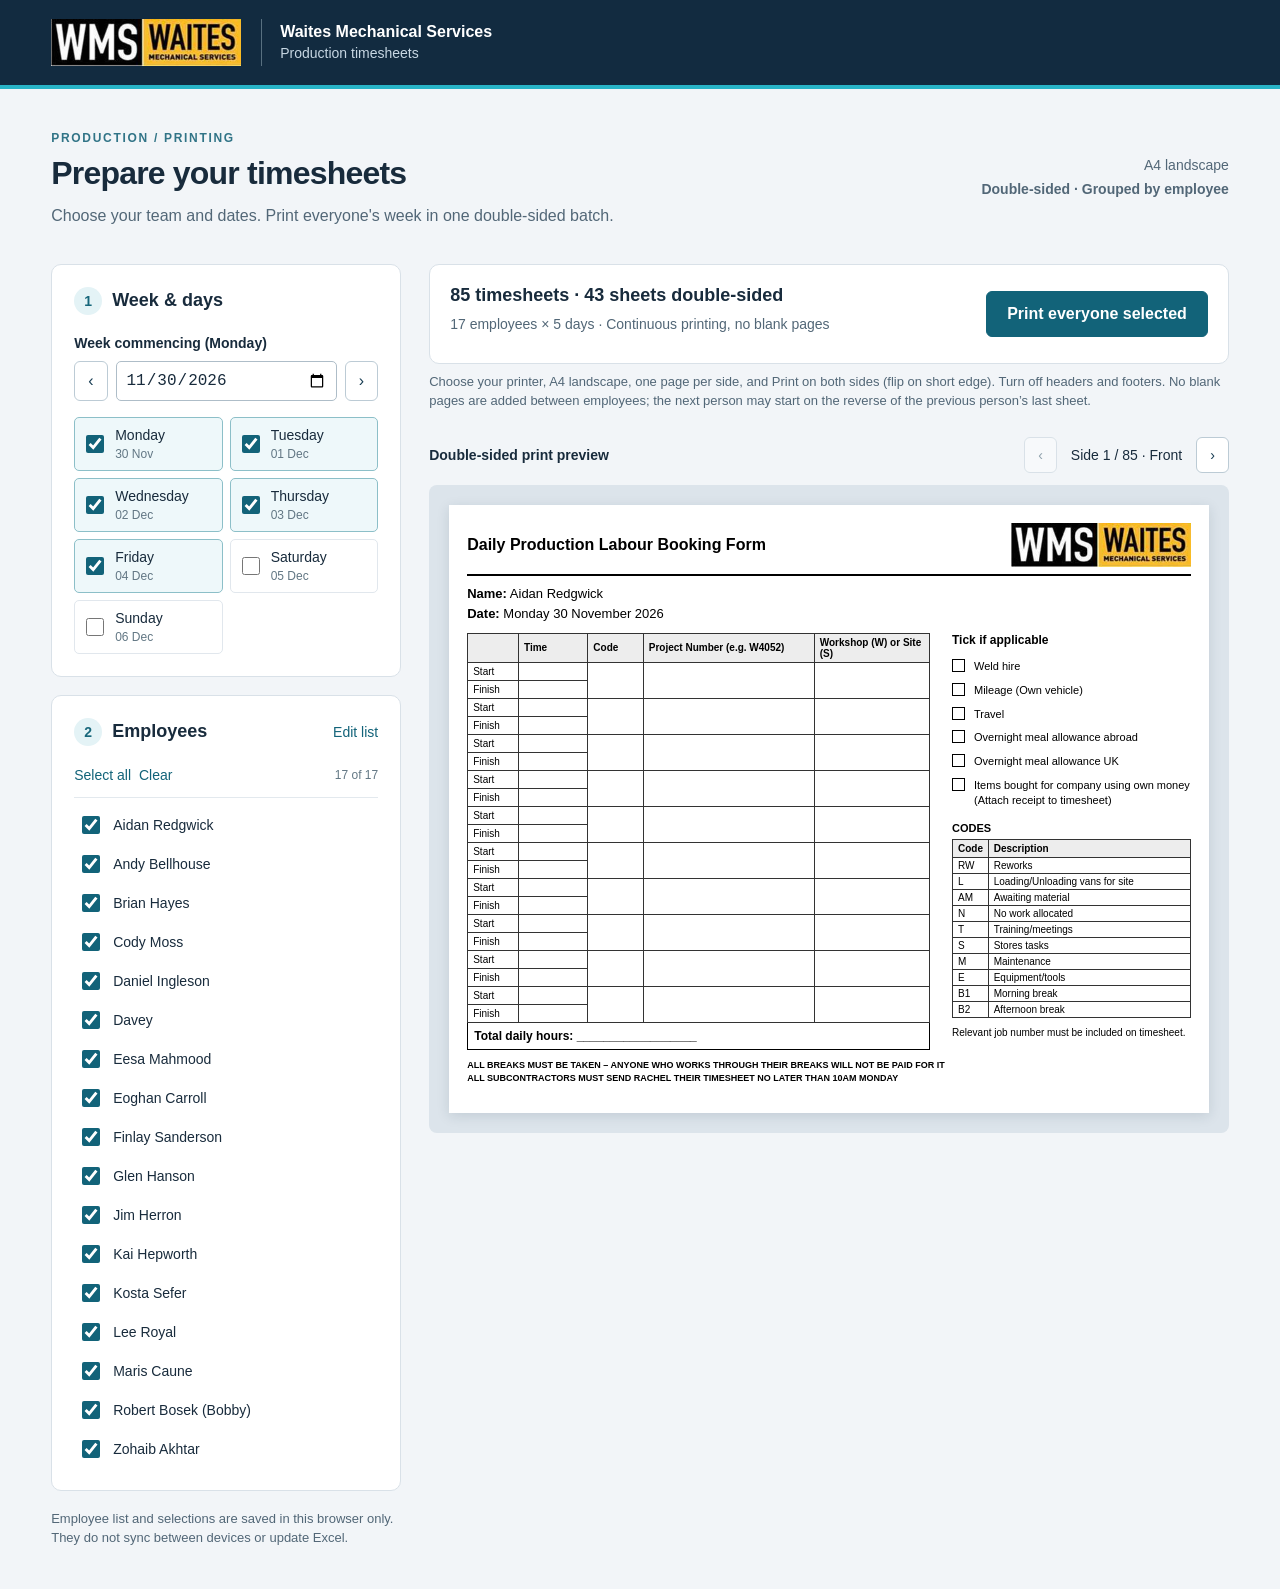
==== index.html @ 092ca521 "Add files via upload" ====
<!doctype html>
<html lang="en-GB"><head><meta charset="utf-8"><meta name="viewport" content="width=device-width, initial-scale=1"><title>WMS · Timesheet printing</title><link rel="stylesheet" href="style.css"></head>
<body><header class="top"><div class="brand"><img src="wms-logo.png" alt="WMS Waites Mechanical Services"></div><div><strong>Waites Mechanical Services</strong><span>Production timesheets</span></div></header>
<main><div class="intro"><div><p class="eyebrow">PRODUCTION / PRINTING</p><h1>Prepare your timesheets</h1><p>Choose your team and dates. Print everyone's week in one double-sided batch.</p></div><div class="paper-label">A4 landscape<br><strong>Double-sided · Grouped by employee</strong></div></div>
<div class="workspace"><aside><section class="panel"><h2><b>1</b> Week & days</h2><label class="field" for="week">Week commencing (Monday)</label><div class="week-row"><button id="previous" aria-label="Previous week">‹</button><input id="week" type="date" min="1900-01-01" max="9998-12-31"><button id="next" aria-label="Next week">›</button></div><p id="dateError" class="error" role="alert"></p><div id="days" class="days"></div></section>
<section class="panel"><div class="section-top"><h2><b>2</b> Employees</h2><button id="manage" class="text-button">Edit list</button></div><div class="select-actions"><button id="all" class="text-button">Select all</button><button id="none" class="text-button">Clear</button><span id="selectedCount"></span></div><div id="employees" class="employees"></div></section><p class="local-note">Employee list and selections are saved in this browser only. They do not sync between devices or update Excel.</p><p id="storageError" class="error" role="status"></p></aside>
<section class="preview-area"><div class="print-bar"><div><h2 id="summary" aria-live="polite"></h2><p id="summaryDetail"></p></div><button id="print" class="primary">Print everyone selected</button></div><p class="print-help">Choose your printer, A4 landscape, one page per side, and Print on both sides (flip on short edge). Turn off headers and footers. No blank pages are added between employees; the next person may start on the reverse of the previous person’s last sheet.</p><div class="preview-toolbar"><strong>Double-sided print preview</strong><div><button id="back" aria-label="Previous side">‹</button><span id="pageNumber" aria-live="polite"></span><button id="forward" aria-label="Next side">›</button></div></div><div id="preview" class="preview"></div></section></div></main>
<dialog id="editor"><form id="editForm"><h2>Employee list</h2><p>Enter one name per line. Unticking someone on the main screen keeps them in the list.</p><label class="field" for="names">Names</label><textarea id="names" rows="14" required></textarea><p id="editError" class="error" role="alert"></p><div class="dialog-actions"><button id="cancel" type="button">Cancel</button><button class="primary" type="submit">Save list</button></div></form></dialog><div id="printPages"></div><script src="app.js"></script></body></html>
---- style.css ----
:root{font-family:Arial,Helvetica,sans-serif;color:#182b3c;background:#f2f5f8;font-size:16px}*{box-sizing:border-box}body{margin:0}.top{background:#122b40;color:white;padding:19px 4%;display:flex;align-items:center;gap:18px;border-bottom:4px solid #28b4c7}.brand{font-size:29px;font-weight:900;letter-spacing:-1px;border-right:1px solid #587080;padding-right:20px}.top strong{font-size:16px}.top span{display:block;font-size:14px;color:#c7d7e3;margin-top:4px}main{max-width:1600px;margin:auto;padding:32px 4%}.intro{display:flex;justify-content:space-between;align-items:center;margin-bottom:28px}.eyebrow{font-size:12px;font-weight:bold;letter-spacing:1.7px;color:#317487}h1{font-size:32px;letter-spacing:-.8px;margin:8px 0 12px}p{line-height:1.5;color:#526777;margin:8px 0}.paper-label{text-align:right;font-size:14px;line-height:1.7;color:#526777}.workspace{display:grid;grid-template-columns:350px minmax(0,1fr);gap:28px}.panel{background:#fff;border:1px solid #d9e1e8;border-radius:10px;padding:22px;margin-bottom:18px}h2{font-size:18px;margin:0;display:flex;align-items:center;gap:10px}h2 b{border-radius:50%;background:#e4f3f6;color:#17677b;display:inline-grid;place-items:center;width:28px;height:28px;font-size:14px}.field{display:block;font-size:14px;font-weight:bold;margin:20px 0 10px}.week-row{display:flex;gap:8px}.week-row input{min-width:0;width:100%;font-size:16px;padding:9px;border:1px solid #aebdc8;border-radius:5px;color:#182b3c}button{font:inherit;cursor:pointer;border:1px solid #bccbd5;border-radius:6px;padding:9px 13px;background:white;color:#183d53}button:hover{background:#edf4f7}button:focus-visible,input:focus-visible,textarea:focus-visible{outline:3px solid #009aac;outline-offset:3px}button:disabled{opacity:.45;cursor:not-allowed}.primary{background:#126379;color:#fff;border-color:#126379;font-weight:bold;padding:13px 20px;white-space:nowrap}.primary:hover{background:#0c4c60}.days{display:grid;grid-template-columns:repeat(2,1fr);gap:7px;margin-top:16px}.day{display:flex;gap:8px;align-items:center;padding:9px 7px;border:1px solid #e1e7ed;border-radius:5px;font-size:14px}.day:has(input:checked){background:#eef8fa;border-color:#8cbfc8}.day span small{display:block;color:#627784;font-size:12px;margin-top:4px}input[type=checkbox]{width:18px;height:18px;accent-color:#126379;flex-shrink:0}.section-top,.select-actions{display:flex;align-items:center;justify-content:space-between;gap:8px}.text-button{font-size:14px;border:0;padding:6px 0;color:#126379;background:transparent}.select-actions{margin:15px 0 8px;border-bottom:1px solid #e3e9ee;padding-bottom:8px}.select-actions span{font-size:12px;color:#627784;margin-left:auto}.employees{display:grid;gap:1px}.employee{display:flex;gap:10px;align-items:center;font-size:14px;padding:7px 4px;border-radius:4px;cursor:pointer}.employee:hover{background:#f0f6f9}.local-note,.print-help{font-size:13px}.print-bar{display:flex;justify-content:space-between;align-items:center;gap:15px;background:#fff;border:1px solid #d9e1e8;padding:20px;border-radius:10px}.print-bar p{font-size:14px}.preview-toolbar{display:flex;justify-content:space-between;align-items:center;margin:26px 0 12px;font-size:14px}.preview-toolbar>div{display:flex;align-items:center;gap:14px}.preview{background:#dce4eb;padding:20px;border-radius:8px;overflow:auto;min-height:350px}.sheet{background:#fff;color:#000;width:100%;min-width:640px;aspect-ratio:277/190;padding:18px;font-family:Arial,sans-serif;box-shadow:0 3px 12px #172c4020}.sheet-head{border-bottom:2px solid black;padding-bottom:7px;margin-bottom:10px;display:flex;justify-content:space-between;gap:15px;align-items:center}.sheet-head h3{font-size:16px;margin:0}.sheet-head strong{font-size:18px}.identity{display:flex;justify-content:space-between;gap:20px;font-size:13px;margin-bottom:12px}.identity div{max-width:65%;overflow-wrap:anywhere}.form-body{display:grid;grid-template-columns:68% 29%;gap:3%}table{border-collapse:collapse;width:100%;font-size:10px;color:black}th,td{border:1px solid #333;padding:3px 5px;text-align:left}th{font-weight:bold;background:#ededed}.booking{table-layout:fixed}.booking td{height:16px}.booking th:nth-child(1){width:11%}.booking th:nth-child(2){width:15%}.booking th:nth-child(3){width:12%}.booking th:nth-child(4){width:37%}.booking th:nth-child(5){width:25%}.allowances{font-size:11px;padding-top:25px}.allowances h4{font-size:12px;margin:0 0 12px}.allowance{display:flex;gap:9px;margin:0 0 13px;line-height:1.35}.tick{width:13px;height:13px;border:1px solid black;flex-shrink:0}.total{font-size:12px;border:1px solid black;border-top:0;padding:6px;font-weight:bold}.notices{font-size:9px;font-weight:bold;line-height:1.5;margin:9px 0;color:black}.codes{display:grid;grid-template-columns:68% 29%;gap:3%;margin-top:9px}.codes h4{font-size:11px;margin:0 0 5px}.codes table td{padding:2px 5px}.codes p{font-size:11px;color:black;line-height:1.5;border:1px solid black;padding:12px;margin:18px 0 0}.error{color:#a52c25;font-size:14px}.empty{padding:70px 20px;text-align:center;color:#425c6d}dialog{border:0;border-radius:12px;padding:28px;width:500px;max-width:90vw;box-shadow:0 20px 70px #102c4050}dialog::backdrop{background:#102b4077}textarea{width:100%;font:inherit;border:1px solid #aebdc8;border-radius:5px;padding:12px;line-height:1.5}.dialog-actions{display:flex;justify-content:flex-end;gap:10px;margin-top:18px}#printPages{display:none}@media(max-width:1050px){.workspace{grid-template-columns:310px minmax(0,1fr)}.print-bar{align-items:flex-start;flex-direction:column}.paper-label{display:none}}@media(max-width:760px){main{padding:24px 16px}.workspace{grid-template-columns:1fr}.employees{grid-template-columns:1fr 1fr}.intro h1{font-size:27px}.days{grid-template-columns:repeat(2,1fr)}.preview{padding:10px}.print-bar{flex-direction:row;flex-wrap:wrap}.top{padding:16px}.top strong{font-size:14px}}@page{size:A4 landscape;margin:10mm}@media print{body{background:#fff}body>*{display:none!important}#printPages{display:block!important}.sheet{width:277mm;height:189mm;min-width:0;aspect-ratio:auto;margin:0;padding:0;box-shadow:none;break-after:page;page-break-after:always}.sheet:last-child{break-after:auto;page-break-after:auto}.sheet-head{padding-bottom:3mm;margin-bottom:3mm}.sheet-head h3{font-size:16pt}.sheet-head strong{font-size:18pt}.identity{font-size:12pt;margin-bottom:3mm}table{font-size:9pt}th,td{padding:1mm 2mm}.booking td{height:4.2mm}.allowances{font-size:10pt;padding-top:10mm}.allowances h4{font-size:11pt}.allowance{margin-bottom:4mm}.total{font-size:10pt;padding:1.5mm}.notices{font-size:8pt;margin:2.5mm 0}.codes{margin-top:2mm}.codes h4{font-size:10pt}.codes table{font-size:8.5pt}.codes table td{padding:.55mm 2mm}.codes p{font-size:10pt;margin-top:5mm}.tick{width:3.5mm;height:3.5mm}}
.blank-preview{display:grid;place-items:center;text-align:center}.blank-preview p{max-width:360px;font-size:14px}.blank-sheet span{visibility:hidden}@media print{.blank-sheet{break-inside:avoid}}

/* Keep the entire daily form in two columns on one side of A4. */
.form-body{grid-template-columns:64% 33%;align-items:start}
.form-sidebar{min-width:0}
.form-sidebar .allowances{padding-top:0}
.form-sidebar .allowance{margin-bottom:9px}
.form-sidebar .codes{display:block;margin-top:14px}
.form-sidebar .codes p{border:0;padding:0;margin:7px 0 0;font-size:10px}
.form-sidebar .codes th:first-child{width:15%}
.form-sidebar .codes table{table-layout:fixed}
@page{size:A4 landscape;margin:0}
@media print{
 html,body{margin:0!important;padding:0!important}
 .sheet{width:297mm;height:209mm;padding:10mm;break-inside:avoid;page-break-inside:avoid;overflow:visible}
 .sheet-head{margin-bottom:3mm;padding-bottom:2mm}
 .sheet-head h3{font-size:15pt}
 .identity{font-size:11pt;line-height:1.2;margin-bottom:3mm}
 .form-body{grid-template-columns:64% 33%;gap:3%}
 .booking{font-size:9pt;line-height:1.15}
 .booking th{padding:1.3mm 1.5mm}
 .booking td{height:5.8mm;padding:0 1.5mm}
 .total{font-size:10pt;padding:1.5mm}
 .form-sidebar .allowances{padding-top:0;font-size:9pt;line-height:1.2}
 .form-sidebar .allowances h4{font-size:10pt;margin:0 0 2mm}
 .form-sidebar .allowance{margin:0 0 2mm;line-height:1.25}
 .form-sidebar .codes{margin-top:4mm}
 .form-sidebar .codes h4{font-size:10pt;margin:0 0 2mm}
 .form-sidebar .codes table{font-size:9pt;line-height:1.15}
 .form-sidebar .codes th,.form-sidebar .codes td{padding:1mm 1.5mm}
 .form-sidebar .codes p{font-size:9pt;line-height:1.3;margin:2mm 0 0;padding:0}
 .notices{font-size:8pt;line-height:1.4;margin:3mm 0 0}
 .tick{width:3mm;height:3mm}
}

.brand img{display:block;width:190px;height:auto}
.sheet-logo{width:180px;height:auto;object-fit:contain;flex-shrink:0}
.identity{flex-direction:column;align-items:flex-start;justify-content:flex-start;gap:5px}
.identity div{max-width:100%}
@media(max-width:760px){.brand img{width:125px}.sheet-logo{width:160px}}
@media print{.sheet-logo{width:48mm;height:auto}.identity{gap:1.5mm}.sheet-head{min-height:12mm}}
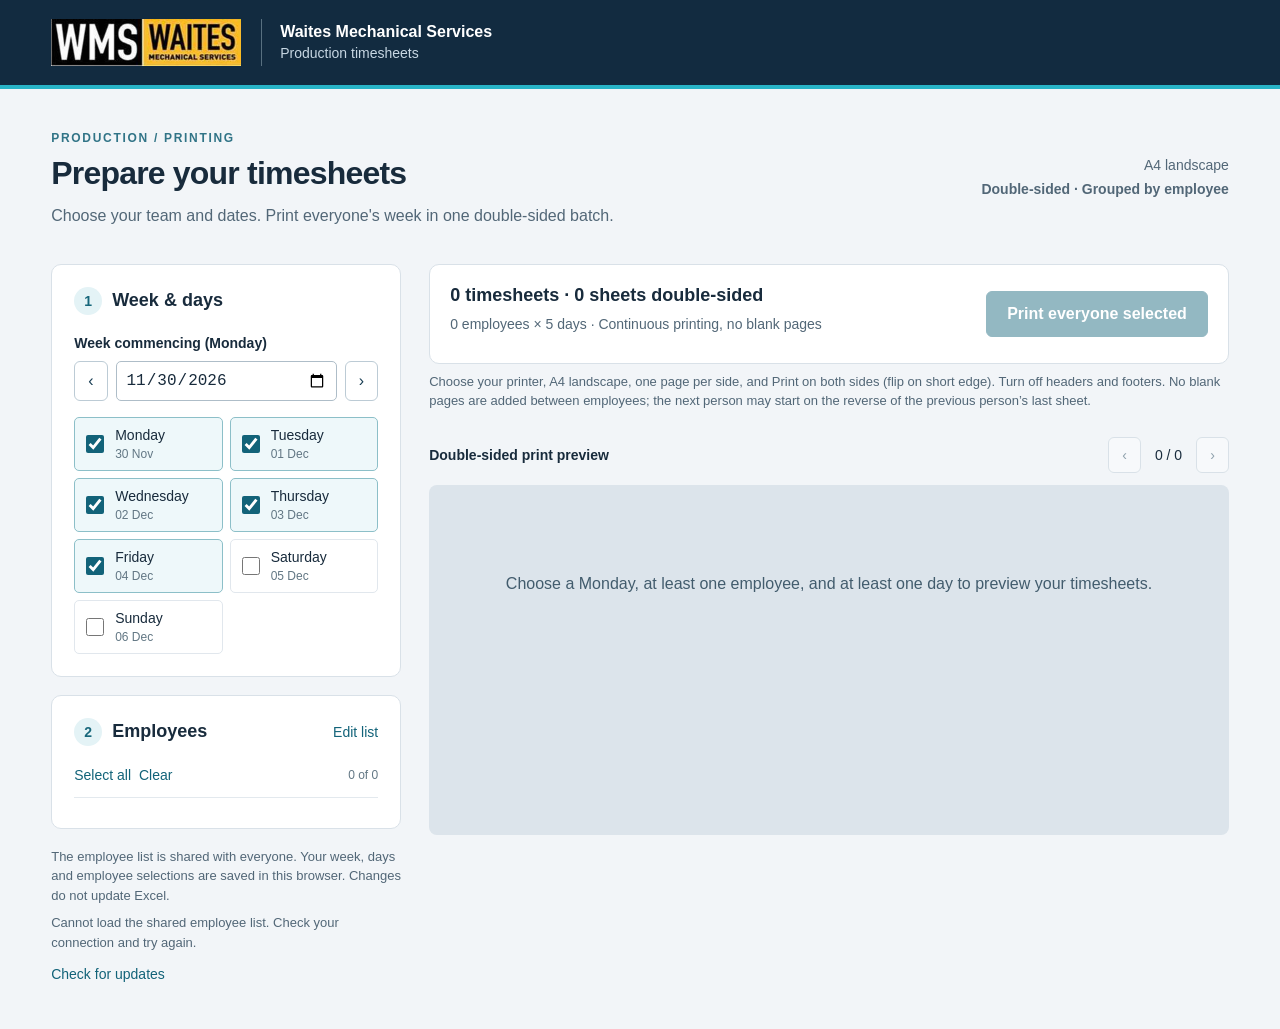
==== commit a11e7b7b: "Enable shared employee lists at the existing timesheet URL" ====
--- a/index.html
+++ b/index.html
@@ -3,6 +3,7 @@
 <body><header class="top"><div class="brand"><img src="wms-logo.png" alt="WMS Waites Mechanical Services"></div><div><strong>Waites Mechanical Services</strong><span>Production timesheets</span></div></header>
 <main><div class="intro"><div><p class="eyebrow">PRODUCTION / PRINTING</p><h1>Prepare your timesheets</h1><p>Choose your team and dates. Print everyone's week in one double-sided batch.</p></div><div class="paper-label">A4 landscape<br><strong>Double-sided · Grouped by employee</strong></div></div>
 <div class="workspace"><aside><section class="panel"><h2><b>1</b> Week & days</h2><label class="field" for="week">Week commencing (Monday)</label><div class="week-row"><button id="previous" aria-label="Previous week">‹</button><input id="week" type="date" min="1900-01-01" max="9998-12-31"><button id="next" aria-label="Next week">›</button></div><p id="dateError" class="error" role="alert"></p><div id="days" class="days"></div></section>
-<section class="panel"><div class="section-top"><h2><b>2</b> Employees</h2><button id="manage" class="text-button">Edit list</button></div><div class="select-actions"><button id="all" class="text-button">Select all</button><button id="none" class="text-button">Clear</button><span id="selectedCount"></span></div><div id="employees" class="employees"></div></section><p class="local-note">Employee list and selections are saved in this browser only. They do not sync between devices or update Excel.</p><p id="storageError" class="error" role="status"></p></aside>
+<section class="panel"><div class="section-top"><h2><b>2</b> Employees</h2><button id="manage" class="text-button">Edit list</button></div><div class="select-actions"><button id="all" class="text-button">Select all</button><button id="none" class="text-button">Clear</button><span id="selectedCount"></span></div><div id="employees" class="employees"></div></section><p class="local-note">The employee list is shared with everyone. Your week, days and employee selections are saved in this browser. Changes do not update Excel.</p><p id="sharedStatus" class="local-note" role="status">Loading the shared employee list…</p><button id="retryShared" class="text-button">Check for updates</button><p id="storageError" class="error" role="status"></p></aside>
 <section class="preview-area"><div class="print-bar"><div><h2 id="summary" aria-live="polite"></h2><p id="summaryDetail"></p></div><button id="print" class="primary">Print everyone selected</button></div><p class="print-help">Choose your printer, A4 landscape, one page per side, and Print on both sides (flip on short edge). Turn off headers and footers. No blank pages are added between employees; the next person may start on the reverse of the previous person’s last sheet.</p><div class="preview-toolbar"><strong>Double-sided print preview</strong><div><button id="back" aria-label="Previous side">‹</button><span id="pageNumber" aria-live="polite"></span><button id="forward" aria-label="Next side">›</button></div></div><div id="preview" class="preview"></div></section></div></main>
-<dialog id="editor"><form id="editForm"><h2>Employee list</h2><p>Enter one name per line. Unticking someone on the main screen keeps them in the list.</p><label class="field" for="names">Names</label><textarea id="names" rows="14" required></textarea><p id="editError" class="error" role="alert"></p><div class="dialog-actions"><button id="cancel" type="button">Cancel</button><button class="primary" type="submit">Save list</button></div></form></dialog><div id="printPages"></div><script src="app.js"></script></body></html>
+<dialog id="editor"><form id="editForm"><h2>Employee list</h2><p>Enter one name per line. Saving updates the list for everyone. Unticking someone on the main screen changes only your print selection.</p><label class="field" for="names">Names</label><textarea id="names" rows="14" required></textarea><p id="editError" class="error" role="alert"></p><div class="dialog-actions"><button id="cancel" type="button">Cancel</button><button class="primary" type="submit">Save list</button></div></form></dialog><div id="printPages"></div><script src="app.js"></script><script src="shared-config.js"></script><script src="shared.js"></script></body></html>
+
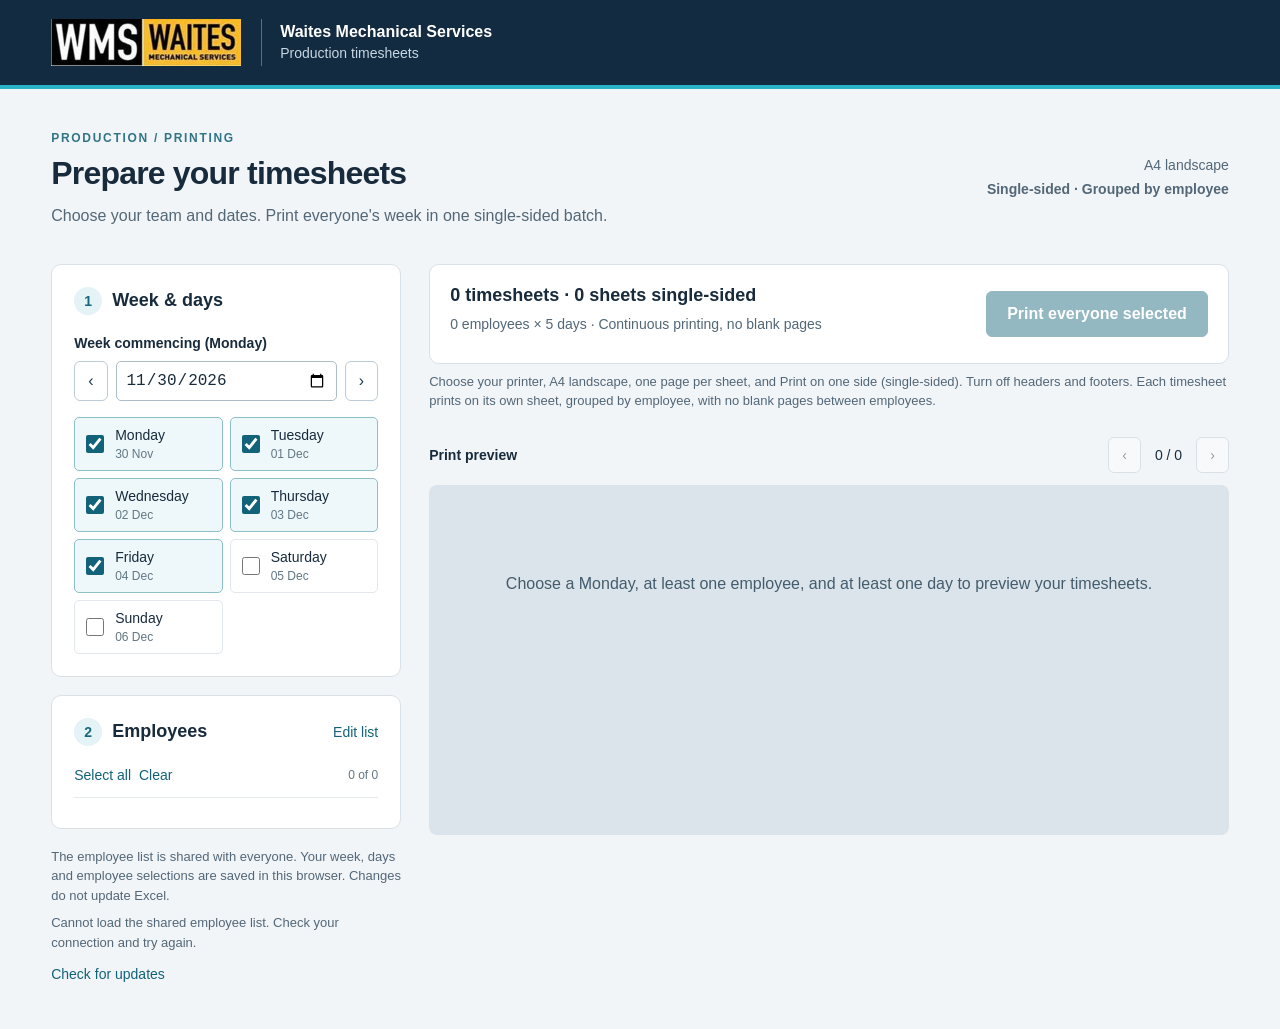
==== commit 38cfb964: "Update timesheet preview and instructions for single-sided printing" ====
--- a/index.html
+++ b/index.html
@@ -1,9 +1,9 @@
 <!doctype html>
 <html lang="en-GB"><head><meta charset="utf-8"><meta name="viewport" content="width=device-width, initial-scale=1"><title>WMS · Timesheet printing</title><link rel="stylesheet" href="style.css"></head>
 <body><header class="top"><div class="brand"><img src="wms-logo.png" alt="WMS Waites Mechanical Services"></div><div><strong>Waites Mechanical Services</strong><span>Production timesheets</span></div></header>
-<main><div class="intro"><div><p class="eyebrow">PRODUCTION / PRINTING</p><h1>Prepare your timesheets</h1><p>Choose your team and dates. Print everyone's week in one double-sided batch.</p></div><div class="paper-label">A4 landscape<br><strong>Double-sided · Grouped by employee</strong></div></div>
+<main><div class="intro"><div><p class="eyebrow">PRODUCTION / PRINTING</p><h1>Prepare your timesheets</h1><p>Choose your team and dates. Print everyone's week in one single-sided batch.</p></div><div class="paper-label">A4 landscape<br><strong>Single-sided · Grouped by employee</strong></div></div>
 <div class="workspace"><aside><section class="panel"><h2><b>1</b> Week & days</h2><label class="field" for="week">Week commencing (Monday)</label><div class="week-row"><button id="previous" aria-label="Previous week">‹</button><input id="week" type="date" min="1900-01-01" max="9998-12-31"><button id="next" aria-label="Next week">›</button></div><p id="dateError" class="error" role="alert"></p><div id="days" class="days"></div></section>
 <section class="panel"><div class="section-top"><h2><b>2</b> Employees</h2><button id="manage" class="text-button">Edit list</button></div><div class="select-actions"><button id="all" class="text-button">Select all</button><button id="none" class="text-button">Clear</button><span id="selectedCount"></span></div><div id="employees" class="employees"></div></section><p class="local-note">The employee list is shared with everyone. Your week, days and employee selections are saved in this browser. Changes do not update Excel.</p><p id="sharedStatus" class="local-note" role="status">Loading the shared employee list…</p><button id="retryShared" class="text-button">Check for updates</button><p id="storageError" class="error" role="status"></p></aside>
-<section class="preview-area"><div class="print-bar"><div><h2 id="summary" aria-live="polite"></h2><p id="summaryDetail"></p></div><button id="print" class="primary">Print everyone selected</button></div><p class="print-help">Choose your printer, A4 landscape, one page per side, and Print on both sides (flip on short edge). Turn off headers and footers. No blank pages are added between employees; the next person may start on the reverse of the previous person’s last sheet.</p><div class="preview-toolbar"><strong>Double-sided print preview</strong><div><button id="back" aria-label="Previous side">‹</button><span id="pageNumber" aria-live="polite"></span><button id="forward" aria-label="Next side">›</button></div></div><div id="preview" class="preview"></div></section></div></main>
-<dialog id="editor"><form id="editForm"><h2>Employee list</h2><p>Enter one name per line. Saving updates the list for everyone. Unticking someone on the main screen changes only your print selection.</p><label class="field" for="names">Names</label><textarea id="names" rows="14" required></textarea><p id="editError" class="error" role="alert"></p><div class="dialog-actions"><button id="cancel" type="button">Cancel</button><button class="primary" type="submit">Save list</button></div></form></dialog><div id="printPages"></div><script src="app.js"></script><script src="shared-config.js"></script><script src="shared.js"></script></body></html>
+<section class="preview-area"><div class="print-bar"><div><h2 id="summary" aria-live="polite"></h2><p id="summaryDetail"></p></div><button id="print" class="primary">Print everyone selected</button></div><p class="print-help">Choose your printer, A4 landscape, one page per sheet, and Print on one side (single-sided). Turn off headers and footers. Each timesheet prints on its own sheet, grouped by employee, with no blank pages between employees.</p><div class="preview-toolbar"><strong>Print preview</strong><div><button id="back" aria-label="Previous page">‹</button><span id="pageNumber" aria-live="polite"></span><button id="forward" aria-label="Next page">›</button></div></div><div id="preview" class="preview"></div></section></div></main>
+<dialog id="editor"><form id="editForm"><h2>Employee list</h2><p>Enter one name per line. Saving updates the list for everyone. Unticking someone on the main screen changes only your print selection.</p><label class="field" for="names">Names</label><textarea id="names" rows="14" required></textarea><p id="editError" class="error" role="alert"></p><div class="dialog-actions"><button id="cancel" type="button">Cancel</button><button class="primary" type="submit">Save list</button></div></form></dialog><div id="printPages"></div><script src="app.js?v=single-sided-1"></script><script src="shared-config.js"></script><script src="shared.js"></script></body></html>
 
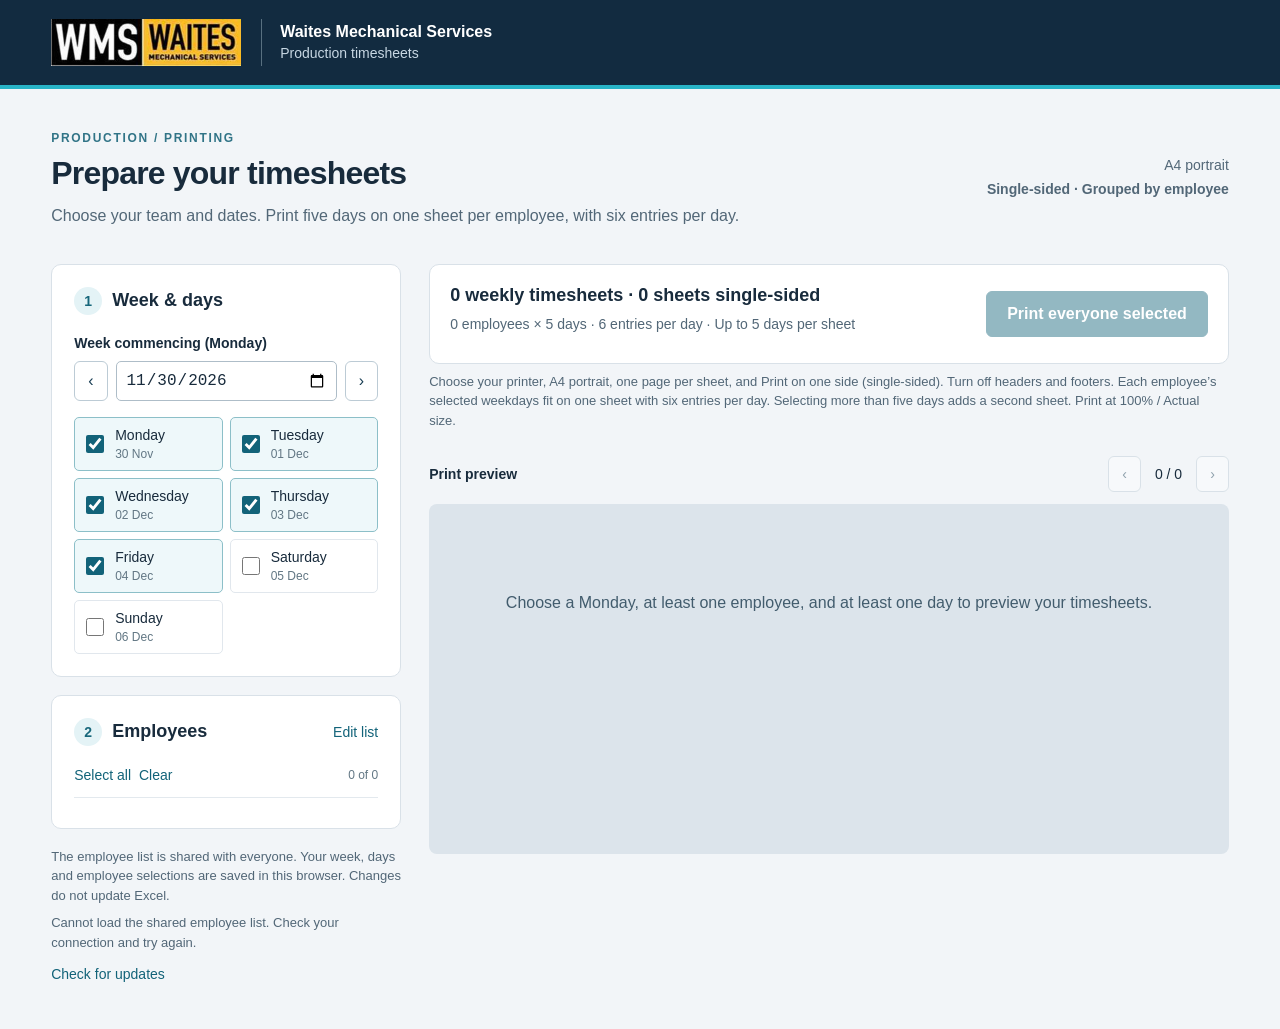
==== commit 5d120aed: "Use branded A4 weekly timesheets with six entries per day" ====
--- a/index.html
+++ b/index.html
@@ -1,9 +1,9 @@
 <!doctype html>
-<html lang="en-GB"><head><meta charset="utf-8"><meta name="viewport" content="width=device-width, initial-scale=1"><title>WMS · Timesheet printing</title><link rel="stylesheet" href="style.css"></head>
+<html lang="en-GB"><head><meta charset="utf-8"><meta name="viewport" content="width=device-width, initial-scale=1"><title>WMS · Timesheet printing</title><link rel="stylesheet" href="style.css?v=weekly-6-1"></head>
 <body><header class="top"><div class="brand"><img src="wms-logo.png" alt="WMS Waites Mechanical Services"></div><div><strong>Waites Mechanical Services</strong><span>Production timesheets</span></div></header>
-<main><div class="intro"><div><p class="eyebrow">PRODUCTION / PRINTING</p><h1>Prepare your timesheets</h1><p>Choose your team and dates. Print everyone's week in one single-sided batch.</p></div><div class="paper-label">A4 landscape<br><strong>Single-sided · Grouped by employee</strong></div></div>
+<main><div class="intro"><div><p class="eyebrow">PRODUCTION / PRINTING</p><h1>Prepare your timesheets</h1><p>Choose your team and dates. Print five days on one sheet per employee, with six entries per day.</p></div><div class="paper-label">A4 portrait<br><strong>Single-sided · Grouped by employee</strong></div></div>
 <div class="workspace"><aside><section class="panel"><h2><b>1</b> Week & days</h2><label class="field" for="week">Week commencing (Monday)</label><div class="week-row"><button id="previous" aria-label="Previous week">‹</button><input id="week" type="date" min="1900-01-01" max="9998-12-31"><button id="next" aria-label="Next week">›</button></div><p id="dateError" class="error" role="alert"></p><div id="days" class="days"></div></section>
 <section class="panel"><div class="section-top"><h2><b>2</b> Employees</h2><button id="manage" class="text-button">Edit list</button></div><div class="select-actions"><button id="all" class="text-button">Select all</button><button id="none" class="text-button">Clear</button><span id="selectedCount"></span></div><div id="employees" class="employees"></div></section><p class="local-note">The employee list is shared with everyone. Your week, days and employee selections are saved in this browser. Changes do not update Excel.</p><p id="sharedStatus" class="local-note" role="status">Loading the shared employee list…</p><button id="retryShared" class="text-button">Check for updates</button><p id="storageError" class="error" role="status"></p></aside>
-<section class="preview-area"><div class="print-bar"><div><h2 id="summary" aria-live="polite"></h2><p id="summaryDetail"></p></div><button id="print" class="primary">Print everyone selected</button></div><p class="print-help">Choose your printer, A4 landscape, one page per sheet, and Print on one side (single-sided). Turn off headers and footers. Each timesheet prints on its own sheet, grouped by employee, with no blank pages between employees.</p><div class="preview-toolbar"><strong>Print preview</strong><div><button id="back" aria-label="Previous page">‹</button><span id="pageNumber" aria-live="polite"></span><button id="forward" aria-label="Next page">›</button></div></div><div id="preview" class="preview"></div></section></div></main>
-<dialog id="editor"><form id="editForm"><h2>Employee list</h2><p>Enter one name per line. Saving updates the list for everyone. Unticking someone on the main screen changes only your print selection.</p><label class="field" for="names">Names</label><textarea id="names" rows="14" required></textarea><p id="editError" class="error" role="alert"></p><div class="dialog-actions"><button id="cancel" type="button">Cancel</button><button class="primary" type="submit">Save list</button></div></form></dialog><div id="printPages"></div><script src="app.js?v=single-sided-1"></script><script src="shared-config.js"></script><script src="shared.js"></script></body></html>
+<section class="preview-area"><div class="print-bar"><div><h2 id="summary" aria-live="polite"></h2><p id="summaryDetail"></p></div><button id="print" class="primary">Print everyone selected</button></div><p class="print-help">Choose your printer, A4 portrait, one page per sheet, and Print on one side (single-sided). Turn off headers and footers. Each employee’s selected weekdays fit on one sheet with six entries per day. Selecting more than five days adds a second sheet. Print at 100% / Actual size.</p><div class="preview-toolbar"><strong>Print preview</strong><div><button id="back" aria-label="Previous page">‹</button><span id="pageNumber" aria-live="polite"></span><button id="forward" aria-label="Next page">›</button></div></div><div id="preview" class="preview"></div></section></div></main>
+<dialog id="editor"><form id="editForm"><h2>Employee list</h2><p>Enter one name per line. Saving updates the list for everyone. Unticking someone on the main screen changes only your print selection.</p><label class="field" for="names">Names</label><textarea id="names" rows="14" required></textarea><p id="editError" class="error" role="alert"></p><div class="dialog-actions"><button id="cancel" type="button">Cancel</button><button class="primary" type="submit">Save list</button></div></form></dialog><div id="printPages"></div><script src="app.js?v=weekly-6-1"></script><script src="shared-config.js"></script><script src="shared.js"></script></body></html>
 
--- a/style.css
+++ b/style.css
@@ -40,3 +40,47 @@
 .identity div{max-width:100%}
 @media(max-width:760px){.brand img{width:125px}.sheet-logo{width:160px}}
 @media print{.sheet-logo{width:48mm;height:auto}.identity{gap:1.5mm}.sheet-head{min-height:12mm}}
+
+/* Weekly labour record: identical physical dimensions in preview and print. */
+.weekly.sheet{width:210mm;min-width:210mm;height:296mm;aspect-ratio:auto;padding:10mm;margin:auto;font-family:Arial,sans-serif;color:#111;font-size:8pt}
+.weekly-head{display:flex;justify-content:space-between;align-items:center;border-bottom:1.2mm solid #f2b323;padding-bottom:3mm;margin-bottom:3mm;height:20mm}
+.weekly-head img{width:55mm;height:auto}
+.weekly-head h3{font-size:17pt;margin:0 0 2mm}
+.weekly-head p{font-size:8pt;color:#111;margin:0}
+.weekly-identity{display:grid;grid-template-columns:1fr 1fr;gap:5mm;font-size:9pt;min-height:10mm;align-items:center}
+.weekly-identity div{overflow-wrap:anywhere}
+.weekly-caption{font-size:7pt;color:#111;margin:1mm 0 3mm}
+.weekly-booking{table-layout:fixed;font-size:8pt}
+.weekly-booking th{height:8mm;background:#f5e4b8;padding:1mm 2mm}
+.weekly-booking td{height:5.35mm;padding:0 2mm}
+.weekly-booking th,.weekly-booking td{border:.2mm solid #555}
+.weekly-booking .weekday{background:#f5f5f3;vertical-align:top;padding-top:5mm}
+.weekday small{display:block;font-size:7pt;margin-top:2mm}
+.weekly-totals{display:flex;justify-content:space-between;align-items:center;gap:3mm;margin:3mm 0;font-size:7pt}
+.weekly-totals b{font-size:8pt;white-space:nowrap}
+.weekly-section{background:#f5f5f3;font-size:8pt;margin:3mm 0 2mm;padding:1.5mm 2mm}
+.weekly-section span{font-weight:normal;font-size:7pt;margin-left:6mm}
+.weekly-claims{display:grid;grid-template-columns:repeat(3,1fr);gap:2mm 3mm;font-size:7pt}
+.weekly-claims>div{display:flex;gap:1.5mm}
+.weekly-claims i{display:block;border:.2mm solid #333;width:2.5mm;height:2.5mm;flex-shrink:0}
+.weekly-claims small{display:block;font-size:6pt;margin-top:1mm}
+.weekly-codes{display:grid;grid-template-columns:1fr 1fr;gap:1.3mm 4mm;font-size:7pt}
+.weekly-notices{border-top:.2mm solid #555;margin-top:3mm;padding-top:2mm;font-size:6.5pt;font-weight:bold;line-height:1.5}
+.weekly-footer{display:flex;justify-content:space-between;margin-top:3mm;font-size:6pt}
+@page{size:A4 portrait;margin:0}
+@media print{
+ .weekly.sheet{width:210mm;min-width:0;height:296mm;padding:10mm;margin:0;box-shadow:none;break-after:page;break-inside:avoid;page-break-inside:avoid;print-color-adjust:exact;-webkit-print-color-adjust:exact}
+ .weekly.sheet:last-child{break-after:auto;page-break-after:auto}
+}
+
+/* Keep the complete five-day form within the 276 mm printable content height. */
+.weekly-head{height:18mm;margin-bottom:2mm;padding-bottom:2mm}
+.weekly-identity{min-height:7mm;font-size:8.5pt}
+.weekly-caption{line-height:3mm;margin:0 0 2mm}
+.weekly-totals{line-height:3mm;margin:2mm 0}
+.weekly-section{line-height:3mm;padding:1mm 2mm;margin:1mm 0}
+.weekly-claims{line-height:3mm;gap:1mm 3mm}
+.weekly-claims small{line-height:2mm;margin-top:1mm}
+.weekly-codes{line-height:3mm;gap:.3mm 4mm}
+.weekly-notices{margin-top:2mm;padding-top:1mm;line-height:3mm}
+.weekly-footer{margin-top:2mm;line-height:2mm}
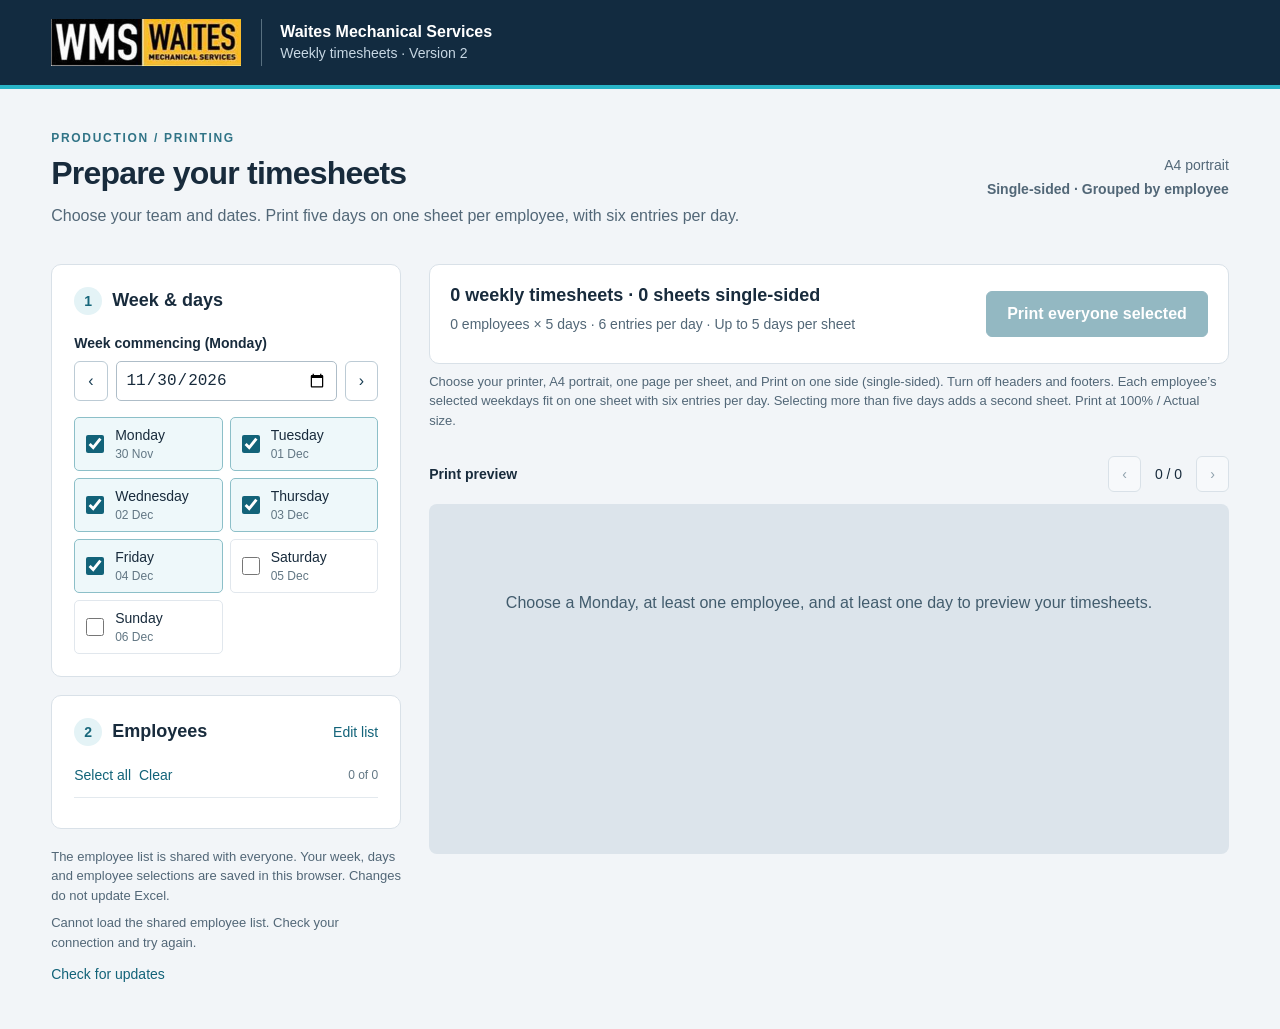
==== commit bc2d15c0: "Publish weekly timesheet version 2 and trigger fresh Pages deployment" ====
--- a/index.html
+++ b/index.html
@@ -1,9 +1,9 @@
 <!doctype html>
-<html lang="en-GB"><head><meta charset="utf-8"><meta name="viewport" content="width=device-width, initial-scale=1"><title>WMS · Timesheet printing</title><link rel="stylesheet" href="style.css?v=weekly-6-1"></head>
-<body><header class="top"><div class="brand"><img src="wms-logo.png" alt="WMS Waites Mechanical Services"></div><div><strong>Waites Mechanical Services</strong><span>Production timesheets</span></div></header>
+<html lang="en-GB"><head><meta charset="utf-8"><meta name="viewport" content="width=device-width, initial-scale=1"><title>WMS · Timesheet printing</title><link rel="stylesheet" href="style.css?v=weekly-6-2"></head>
+<body><header class="top"><div class="brand"><img src="wms-logo.png" alt="WMS Waites Mechanical Services"></div><div><strong>Waites Mechanical Services</strong><span>Weekly timesheets · Version 2</span></div></header>
 <main><div class="intro"><div><p class="eyebrow">PRODUCTION / PRINTING</p><h1>Prepare your timesheets</h1><p>Choose your team and dates. Print five days on one sheet per employee, with six entries per day.</p></div><div class="paper-label">A4 portrait<br><strong>Single-sided · Grouped by employee</strong></div></div>
 <div class="workspace"><aside><section class="panel"><h2><b>1</b> Week & days</h2><label class="field" for="week">Week commencing (Monday)</label><div class="week-row"><button id="previous" aria-label="Previous week">‹</button><input id="week" type="date" min="1900-01-01" max="9998-12-31"><button id="next" aria-label="Next week">›</button></div><p id="dateError" class="error" role="alert"></p><div id="days" class="days"></div></section>
 <section class="panel"><div class="section-top"><h2><b>2</b> Employees</h2><button id="manage" class="text-button">Edit list</button></div><div class="select-actions"><button id="all" class="text-button">Select all</button><button id="none" class="text-button">Clear</button><span id="selectedCount"></span></div><div id="employees" class="employees"></div></section><p class="local-note">The employee list is shared with everyone. Your week, days and employee selections are saved in this browser. Changes do not update Excel.</p><p id="sharedStatus" class="local-note" role="status">Loading the shared employee list…</p><button id="retryShared" class="text-button">Check for updates</button><p id="storageError" class="error" role="status"></p></aside>
 <section class="preview-area"><div class="print-bar"><div><h2 id="summary" aria-live="polite"></h2><p id="summaryDetail"></p></div><button id="print" class="primary">Print everyone selected</button></div><p class="print-help">Choose your printer, A4 portrait, one page per sheet, and Print on one side (single-sided). Turn off headers and footers. Each employee’s selected weekdays fit on one sheet with six entries per day. Selecting more than five days adds a second sheet. Print at 100% / Actual size.</p><div class="preview-toolbar"><strong>Print preview</strong><div><button id="back" aria-label="Previous page">‹</button><span id="pageNumber" aria-live="polite"></span><button id="forward" aria-label="Next page">›</button></div></div><div id="preview" class="preview"></div></section></div></main>
-<dialog id="editor"><form id="editForm"><h2>Employee list</h2><p>Enter one name per line. Saving updates the list for everyone. Unticking someone on the main screen changes only your print selection.</p><label class="field" for="names">Names</label><textarea id="names" rows="14" required></textarea><p id="editError" class="error" role="alert"></p><div class="dialog-actions"><button id="cancel" type="button">Cancel</button><button class="primary" type="submit">Save list</button></div></form></dialog><div id="printPages"></div><script src="app.js?v=weekly-6-1"></script><script src="shared-config.js"></script><script src="shared.js"></script></body></html>
+<dialog id="editor"><form id="editForm"><h2>Employee list</h2><p>Enter one name per line. Saving updates the list for everyone. Unticking someone on the main screen changes only your print selection.</p><label class="field" for="names">Names</label><textarea id="names" rows="14" required></textarea><p id="editError" class="error" role="alert"></p><div class="dialog-actions"><button id="cancel" type="button">Cancel</button><button class="primary" type="submit">Save list</button></div></form></dialog><div id="printPages"></div><script src="app.js?v=weekly-6-2"></script><script src="shared-config.js"></script><script src="shared.js"></script></body></html>
 
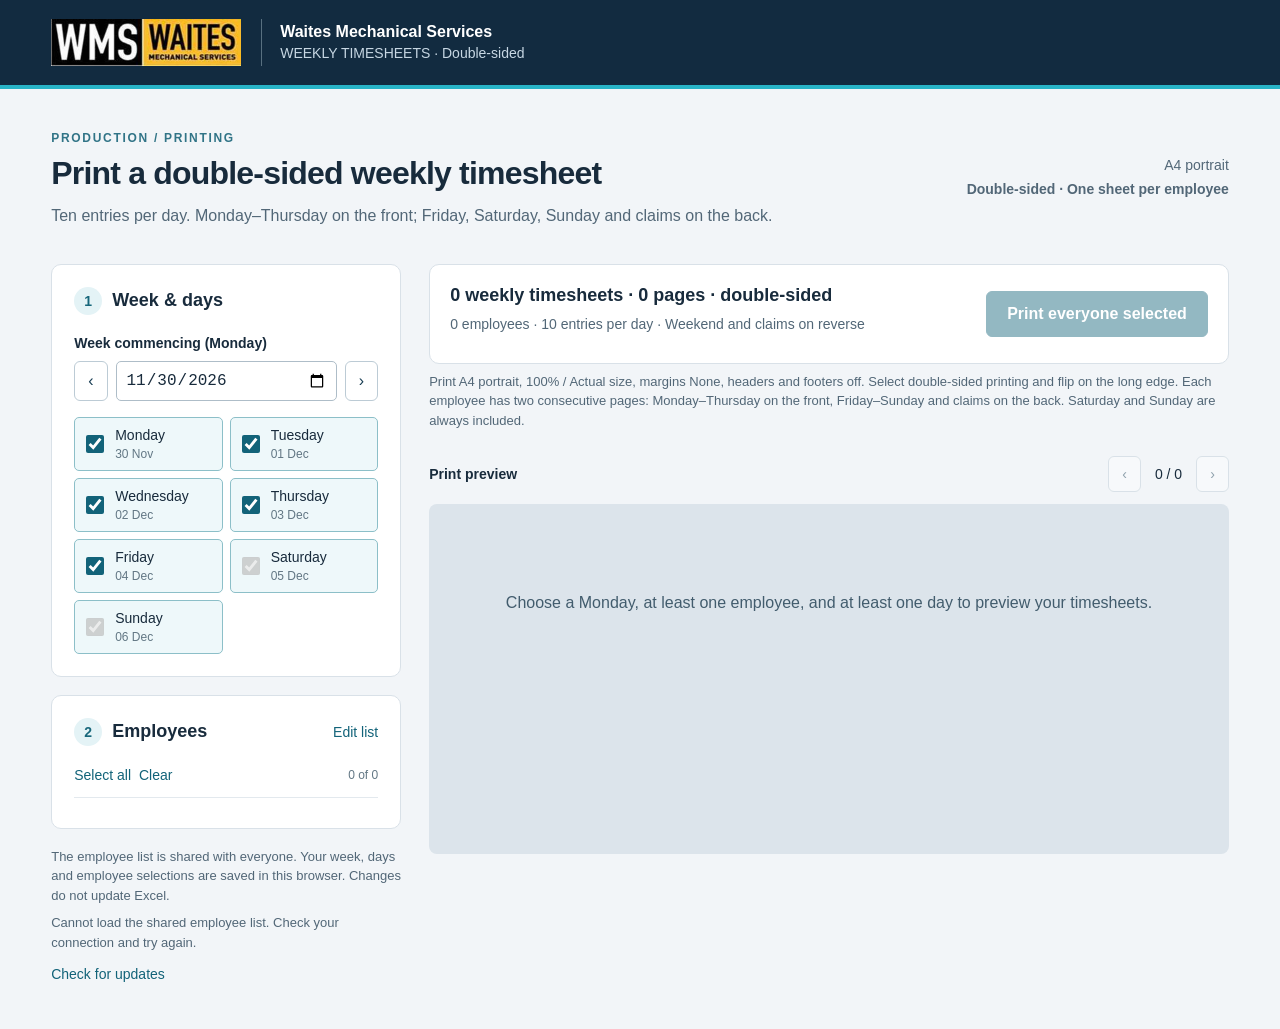
==== commit 7711d42f: "Open current weekly timesheet from original home link" ====
--- a/index.html
+++ b/index.html
@@ -1,9 +1,11 @@
-<!doctype html>
-<html lang="en-GB"><head><meta charset="utf-8"><meta name="viewport" content="width=device-width, initial-scale=1"><title>WMS · Timesheet printing</title><link rel="stylesheet" href="style.css?v=weekly-6-2"></head>
-<body><header class="top"><div class="brand"><img src="wms-logo.png" alt="WMS Waites Mechanical Services"></div><div><strong>Waites Mechanical Services</strong><span>Weekly timesheets · Version 2</span></div></header>
-<main><div class="intro"><div><p class="eyebrow">PRODUCTION / PRINTING</p><h1>Prepare your timesheets</h1><p>Choose your team and dates. Print five days on one sheet per employee, with six entries per day.</p></div><div class="paper-label">A4 portrait<br><strong>Single-sided · Grouped by employee</strong></div></div>
-<div class="workspace"><aside><section class="panel"><h2><b>1</b> Week & days</h2><label class="field" for="week">Week commencing (Monday)</label><div class="week-row"><button id="previous" aria-label="Previous week">‹</button><input id="week" type="date" min="1900-01-01" max="9998-12-31"><button id="next" aria-label="Next week">›</button></div><p id="dateError" class="error" role="alert"></p><div id="days" class="days"></div></section>
-<section class="panel"><div class="section-top"><h2><b>2</b> Employees</h2><button id="manage" class="text-button">Edit list</button></div><div class="select-actions"><button id="all" class="text-button">Select all</button><button id="none" class="text-button">Clear</button><span id="selectedCount"></span></div><div id="employees" class="employees"></div></section><p class="local-note">The employee list is shared with everyone. Your week, days and employee selections are saved in this browser. Changes do not update Excel.</p><p id="sharedStatus" class="local-note" role="status">Loading the shared employee list…</p><button id="retryShared" class="text-button">Check for updates</button><p id="storageError" class="error" role="status"></p></aside>
-<section class="preview-area"><div class="print-bar"><div><h2 id="summary" aria-live="polite"></h2><p id="summaryDetail"></p></div><button id="print" class="primary">Print everyone selected</button></div><p class="print-help">Choose your printer, A4 portrait, one page per sheet, and Print on one side (single-sided). Turn off headers and footers. Each employee’s selected weekdays fit on one sheet with six entries per day. Selecting more than five days adds a second sheet. Print at 100% / Actual size.</p><div class="preview-toolbar"><strong>Print preview</strong><div><button id="back" aria-label="Previous page">‹</button><span id="pageNumber" aria-live="polite"></span><button id="forward" aria-label="Next page">›</button></div></div><div id="preview" class="preview"></div></section></div></main>
-<dialog id="editor"><form id="editForm"><h2>Employee list</h2><p>Enter one name per line. Saving updates the list for everyone. Unticking someone on the main screen changes only your print selection.</p><label class="field" for="names">Names</label><textarea id="names" rows="14" required></textarea><p id="editError" class="error" role="alert"></p><div class="dialog-actions"><button id="cancel" type="button">Cancel</button><button class="primary" type="submit">Save list</button></div></form></dialog><div id="printPages"></div><script src="app.js?v=weekly-6-2"></script><script src="shared-config.js"></script><script src="shared.js"></script></body></html>
-
+<!doctype html>
+<html lang="en-GB">
+<head>
+<meta charset="utf-8">
+<meta name="viewport" content="width=device-width, initial-scale=1">
+<title>WMS · Weekly timesheets</title>
+<meta http-equiv="refresh" content="0; url=weekly.html">
+<script>window.location.replace("weekly.html" + window.location.search + window.location.hash);</script>
+</head>
+<body><p>Opening the weekly timesheet… <a href="weekly.html">Continue to WMS timesheets</a></p></body>
+</html>
